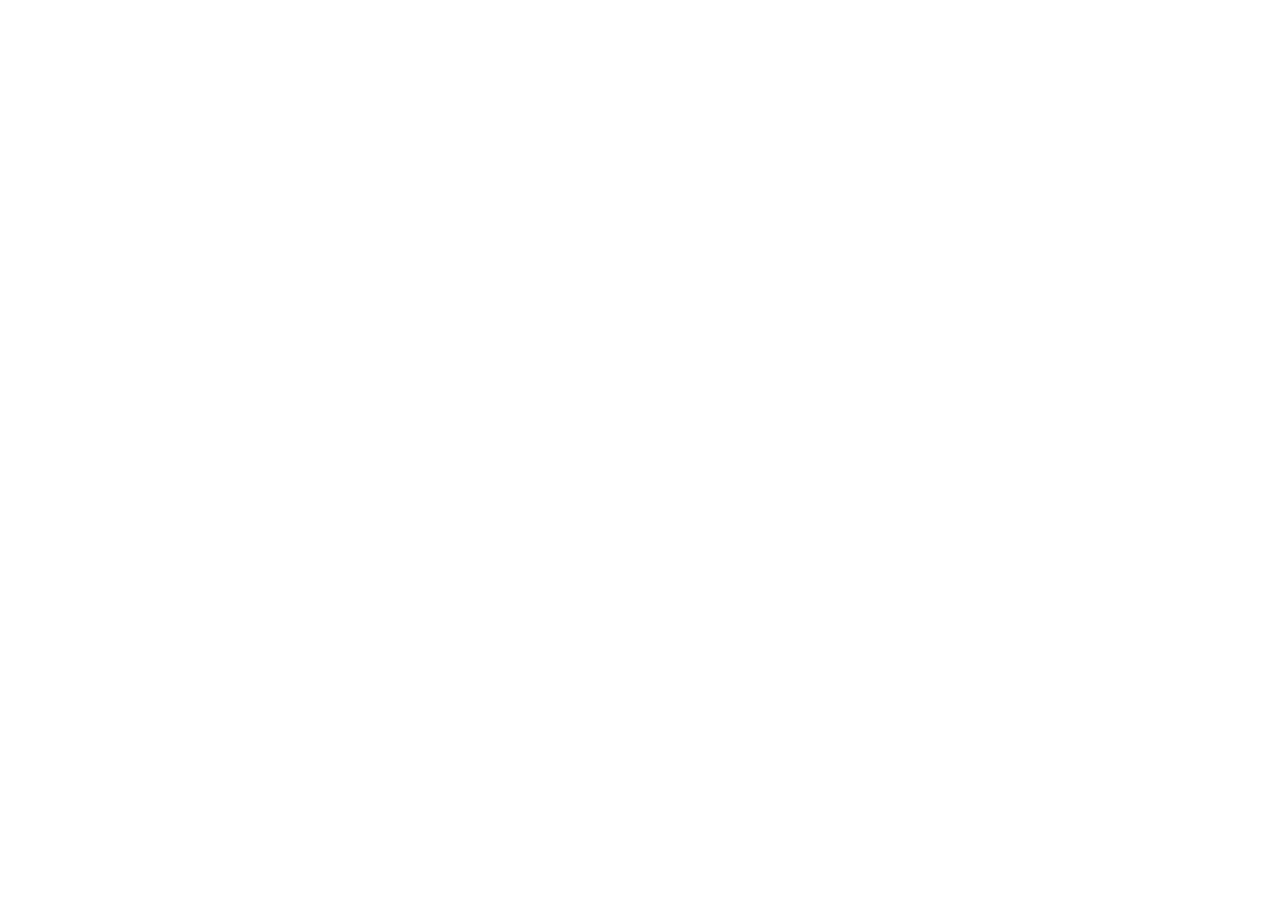
==== allure/index.html @ ddd40481 "📊 Allure report #5 bb1cddd5d844d2ed4c66927f74e9b98deace266d" ====
<!DOCTYPE html><meta charset="utf-8"><meta http-equiv="refresh" content="0; URL=https://ainur0809.github.io/bugbuster-platform/allure/5/index.html">
<meta http-equiv="Pragma" content="no-cache"><meta http-equiv="Expires" content="0">
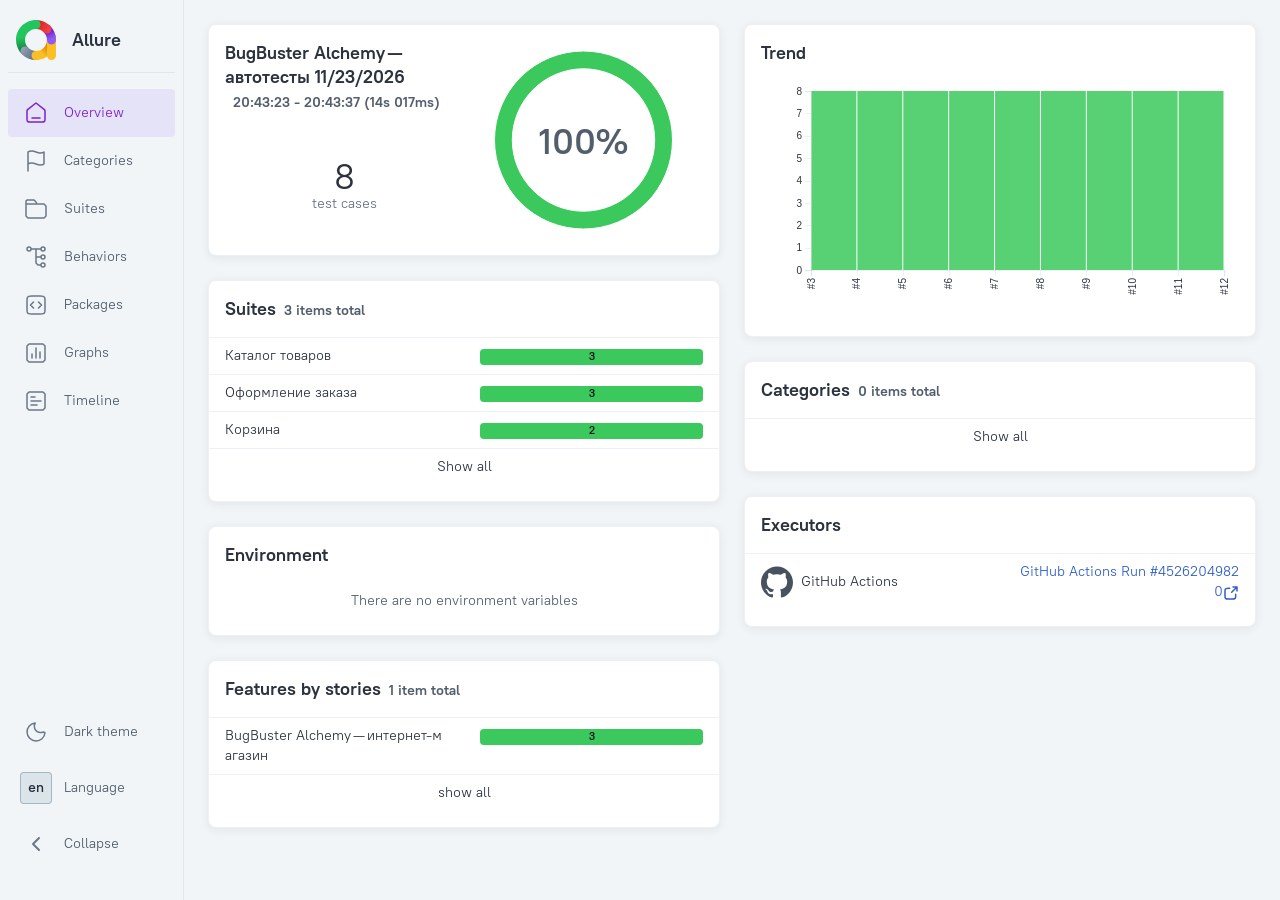
==== commit d89bd66e: "📊 Allure report #12 31e084d40b4e5932825448d82f2152f7a07dee01" ====
--- a/allure/index.html
+++ b/allure/index.html
@@ -1,2 +1,2 @@
-<!DOCTYPE html><meta charset="utf-8"><meta http-equiv="refresh" content="0; URL=https://ainur0809.github.io/bugbuster-platform/allure/5/index.html">
+<!DOCTYPE html><meta charset="utf-8"><meta http-equiv="refresh" content="0; URL=https://ainur0809.github.io/bugbuster-platform/allure/12/index.html">
 <meta http-equiv="Pragma" content="no-cache"><meta http-equiv="Expires" content="0">
